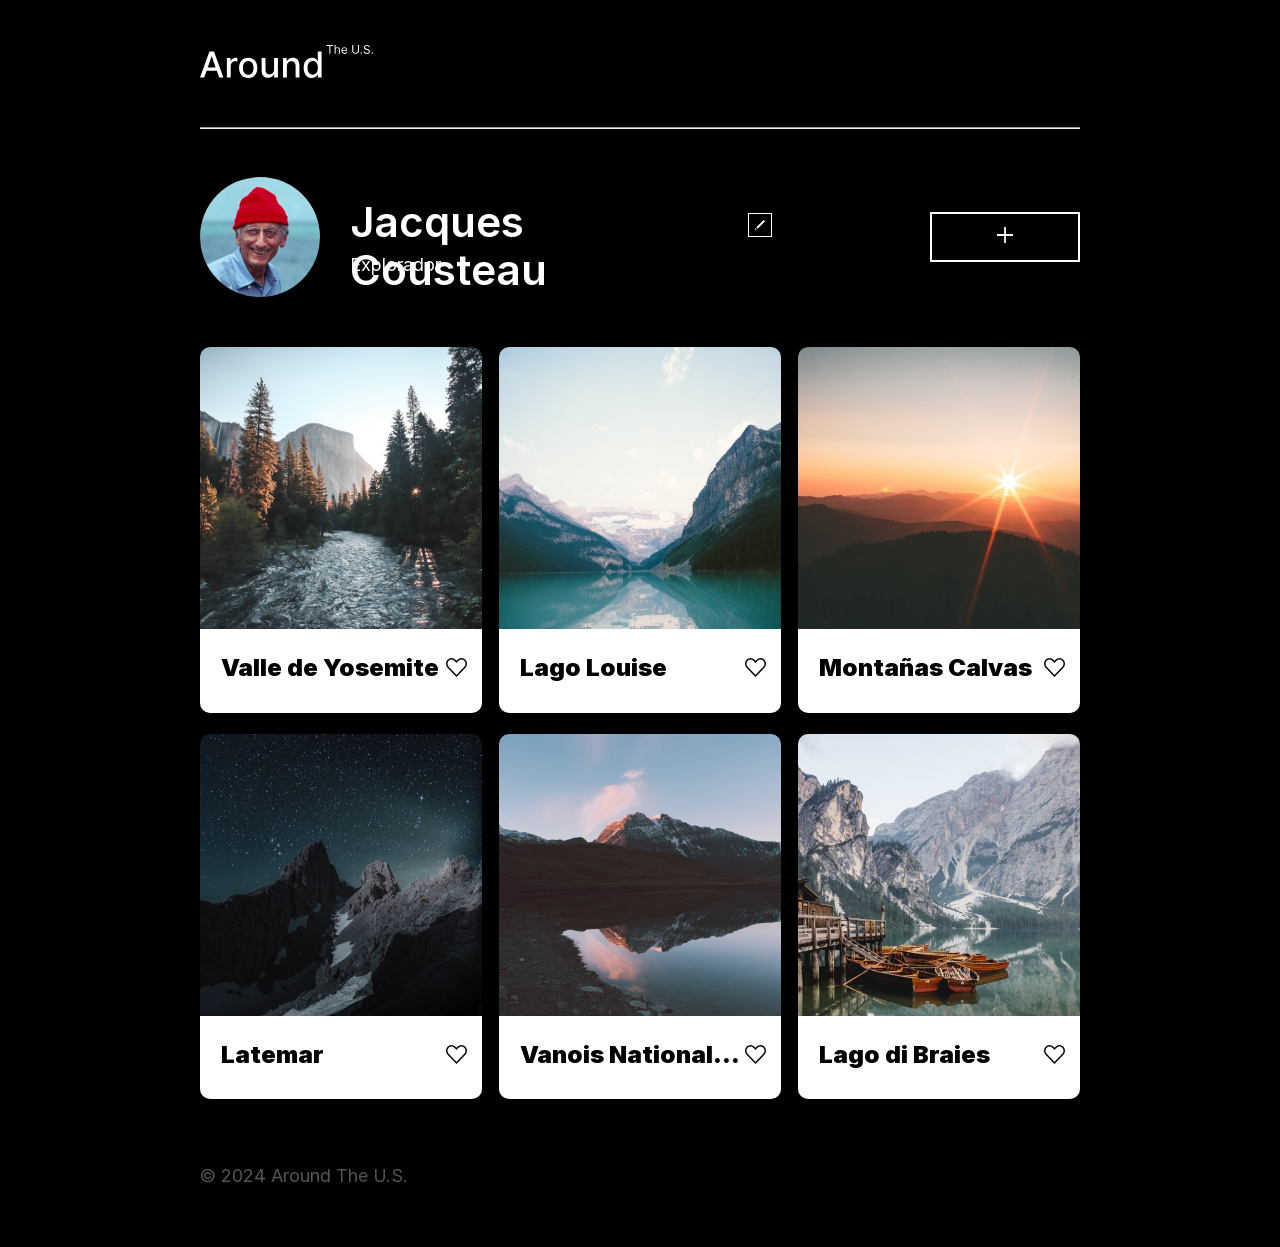
==== index.html @ 3dc5a630 "Nueva actualización" ====
<!DOCTYPE html>
<html lang="es">
  <head>
    <meta charset="UTF-8" />
    <meta name="viewport" content="width=device-width, initial-scale=1.0" />
    <meta name="author" content="Susana Sanchez" />
    <meta
      name="keywords"
      content="TripleTen, alrededor, mundo, viaje, US, fotografías"
    />
    <meta
      name="description"
      content="Se podran observar fotografías alrededor de los EE.UU. y conocer los estamos más importantes para guardar y explorar."
    />
    <title>Alrededor de los EE.UU.</title>
    <link rel="stylesheet" href="./pages/index.css" />
    <link rel="shortcut icon" href="favicon.ico" />
  </head>
  <body>
    <div class="page">
      <section class="popup">
        <div class="popup__container">
          <form class="popup__form form">
            <button class="popup__button-close" type="button">
              <img
                class="popup__button-close-image"
                src="./images/close_icon.svg"
                alt="Cruz para cerrar"
              />
            </button>
            <fieldset class="popup__form-fieldset">
              <h3 class="popup__form-fieldset_name">Editar perfil</h3>
              <input
                class="input__text input__text_name"
                type="text"
                name="name"
                id="name"
                placeholder="Nombre"
              />
              <input
                class="input__text input__text_about"
                type="text"
                name="about"
                id="about"
                placeholder="Acerca de mí"
              />
              <button class="popup__form-button" type="submit">Guardar</button>
            </fieldset>
          </form>
        </div>
      </section>

      <header class="header">
        <img
          src="./images/logo_header.svg"
          alt="Logo Around the US"
          class="header__logo"
        />
        <hr class="line" />
      </header>

      <main class="content">
        <section class="profile">
          <div class="profile__column">
            <img
              src="./images/avatar.jpg"
              alt="Avatar"
              class="profile__avatar"
            />
            <div class="profile__info">
              <h2 class="profile__info_title">Jacques Cousteau</h2>
              <button class="profile__edit-button" type="button">
                <img
                  src="./images/edit_button.png"
                  alt="Botón para editar"
                  class="profile__edit-button-image"
                />
              </button>
              <p class="profile__info_subtitle">Explorador</p>
            </div>
          </div>
          <button class="profile__add-button" type="button">
            <img
              src="./images/add.svg"
              alt="Botón para añadir"
              class="profile__add-button-image"
            />
          </button>
        </section>

        <section class="cards">
          <ul class="cards__content">
            <li class="cards__item">
              <img
                src="images/image_1.jpg"
                alt="Imagen de Valle de Yosemite"
                class="cards__image"
              />
              <div class="cards__image-info">
                <h3 class="cards__image-text">Valle de Yosemite</h3>
                <button class="cards__hearth-button"></button>
              </div>
            </li>

            <li class="cards__item">
              <img
                src="images/image_2.png"
                alt="Imagen de Lago Louise"
                class="cards__image"
              />
              <div class="cards__image-info">
                <h3 class="cards__image-text">Lago Louise</h3>
                <button class="cards__hearth-button"></button>
              </div>
            </li>

            <li class="cards__item">
              <img
                src="images/image_3.png"
                alt="Imagen de Montañas Calvas"
                class="cards__image"
              />
              <div class="cards__image-info">
                <h3 class="cards__image-text">Montañas Calvas</h3>
                <button class="cards__hearth-button"></button>
              </div>
            </li>

            <li class="cards__item">
              <img
                src="images/image_4.png"
                alt="Imagen de Latemar"
                class="cards__image"
              />
              <div class="cards__image-info">
                <h3 class="cards__image-text">Latemar</h3>
                <button class="cards__hearth-button"></button>
              </div>
            </li>

            <li class="cards__item">
              <img
                src="images/image_5.png"
                alt="Imagen de Vanois National..."
                class="cards__image"
              />
              <div class="cards__image-info">
                <h3 class="cards__image-text">Vanois National...</h3>
                <button class="cards__hearth-button"></button>
              </div>
            </li>

            <li class="cards__item">
              <img
                src="images/image_6.png"
                alt="Imagen de Lago di Braies"
                class="cards__image"
              />
              <div class="cards__image-info">
                <h3 class="cards__image-text">Lago di Braies</h3>
                <button class="cards__hearth-button"></button>
              </div>
            </li>
          </ul>
        </section>
      </main>
      <footer class="footer">
        <p class="footer__copyright">&copy; 2024 Around The U.S.</p>
      </footer>
    </div>
    <script src="script/script.js"></script>
  </body>
</html>
---- pages/index.css ----
@import url("../vendor/normalize.css");
@import url("../vendor/fonts.css");
@import url("../blocks/page.css");
@import url("../blocks/header.css");
@import url("../blocks/profile.css");
@import url("../blocks/cards.css");
@import url("../blocks/popup.css");
@import url("../blocks/footer.css");
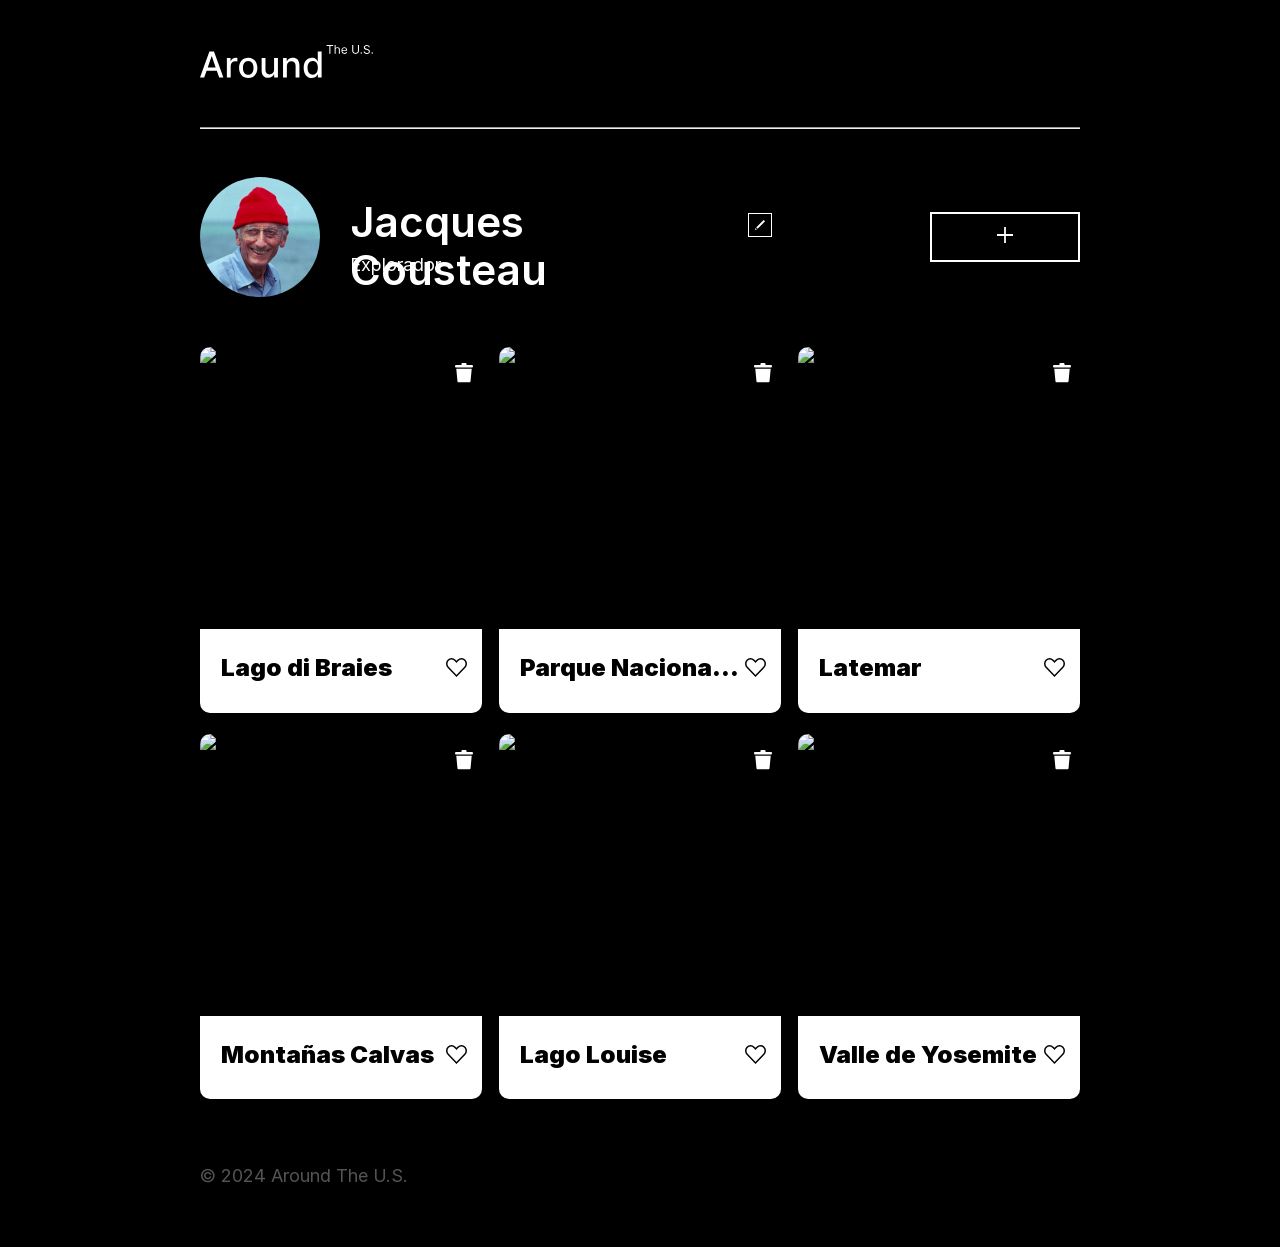
==== commit f9cf4834: "Actualizacion de JavaScript y HTML" ====
--- a/index.html
+++ b/index.html
@@ -20,7 +20,7 @@
     <div class="page">
       <section class="popup">
         <div class="popup__container">
-          <form class="popup__form form">
+          <form class="form popup__form">
             <button class="popup__button-close" type="button">
               <img
                 class="popup__button-close-image"
@@ -35,6 +35,7 @@
                 type="text"
                 name="name"
                 id="name"
+                value="Jacques Cousteau"
                 placeholder="Nombre"
               />
               <input
@@ -42,11 +43,60 @@
                 type="text"
                 name="about"
                 id="about"
+                value="Explorador"
                 placeholder="Acerca de mí"
               />
               <button class="popup__form-button" type="submit">Guardar</button>
             </fieldset>
           </form>
+        </div>
+      </section>
+
+      <section class="popup__add">
+        <div class="popup__add__container">
+          <form class="popup__add__form">
+            <button class="popup__add__button-close" type="button">
+              <img
+                class="popup__button-close-image"
+                src="./images/close_icon.svg"
+                alt="Cruz para cerrar"
+              />
+            </button>
+            <fieldset class="popup__add__form-fieldset">
+              <h3 class="popup__add__form-fieldset_name">Nuevo lugar</h3>
+              <input
+                class="input__text input__text_place"
+                type="text"
+                name="place"
+                id="place"
+                placeholder="Título"
+              />
+              <input
+                class="input__text input__text_link"
+                type="text"
+                name="link"
+                id="link"
+                placeholder="Enlace a la imagen"
+              />
+              <button class="popup__add__form-button" type="submit">
+                Crear
+              </button>
+            </fieldset>
+          </form>
+        </div>
+      </section>
+
+      <section class="popup__image">
+        <div class="popup__image__container">
+          <button class="popup__image_button-close" type="button">
+            <img
+              class="popup__button-close-image"
+              src="./images/close_icon.svg"
+              alt="Cruz para cerrar"
+            />
+          </button>
+          <img src="" alt="" class="popup__image_image" />
+          <p class="popup__image_name"></p>
         </div>
       </section>
 
@@ -89,80 +139,25 @@
         </section>
 
         <section class="cards">
-          <ul class="cards__content">
-            <li class="cards__item">
+          <ul class="cards__content"></ul>
+        </section>
+
+        <template class="cards__template">
+          <li class="cards__item">
+            <img src=" " alt="" class="cards__image" />
+            <button class="cards__trash-button">
               <img
-                src="images/image_1.jpg"
-                alt="Imagen de Valle de Yosemite"
-                class="cards__image"
+                src="./images/trash_icon.svg"
+                alt="trash picture"
+                class="cards__trash-button-image"
               />
-              <div class="cards__image-info">
-                <h3 class="cards__image-text">Valle de Yosemite</h3>
-                <button class="cards__hearth-button"></button>
-              </div>
-            </li>
-
-            <li class="cards__item">
-              <img
-                src="images/image_2.png"
-                alt="Imagen de Lago Louise"
-                class="cards__image"
-              />
-              <div class="cards__image-info">
-                <h3 class="cards__image-text">Lago Louise</h3>
-                <button class="cards__hearth-button"></button>
-              </div>
-            </li>
-
-            <li class="cards__item">
-              <img
-                src="images/image_3.png"
-                alt="Imagen de Montañas Calvas"
-                class="cards__image"
-              />
-              <div class="cards__image-info">
-                <h3 class="cards__image-text">Montañas Calvas</h3>
-                <button class="cards__hearth-button"></button>
-              </div>
-            </li>
-
-            <li class="cards__item">
-              <img
-                src="images/image_4.png"
-                alt="Imagen de Latemar"
-                class="cards__image"
-              />
-              <div class="cards__image-info">
-                <h3 class="cards__image-text">Latemar</h3>
-                <button class="cards__hearth-button"></button>
-              </div>
-            </li>
-
-            <li class="cards__item">
-              <img
-                src="images/image_5.png"
-                alt="Imagen de Vanois National..."
-                class="cards__image"
-              />
-              <div class="cards__image-info">
-                <h3 class="cards__image-text">Vanois National...</h3>
-                <button class="cards__hearth-button"></button>
-              </div>
-            </li>
-
-            <li class="cards__item">
-              <img
-                src="images/image_6.png"
-                alt="Imagen de Lago di Braies"
-                class="cards__image"
-              />
-              <div class="cards__image-info">
-                <h3 class="cards__image-text">Lago di Braies</h3>
-                <button class="cards__hearth-button"></button>
-              </div>
-            </li>
-          </ul>
-        </section>
+            </button>
+            <div class="cards__image-info">
+              <h3 class="cards__image-text"></h3>
+              <button class="cards__hearth-button"></button>
+            </div>
+          </li>
+        </template>
       </main>
       <footer class="footer">
         <p class="footer__copyright">&copy; 2024 Around The U.S.</p>
